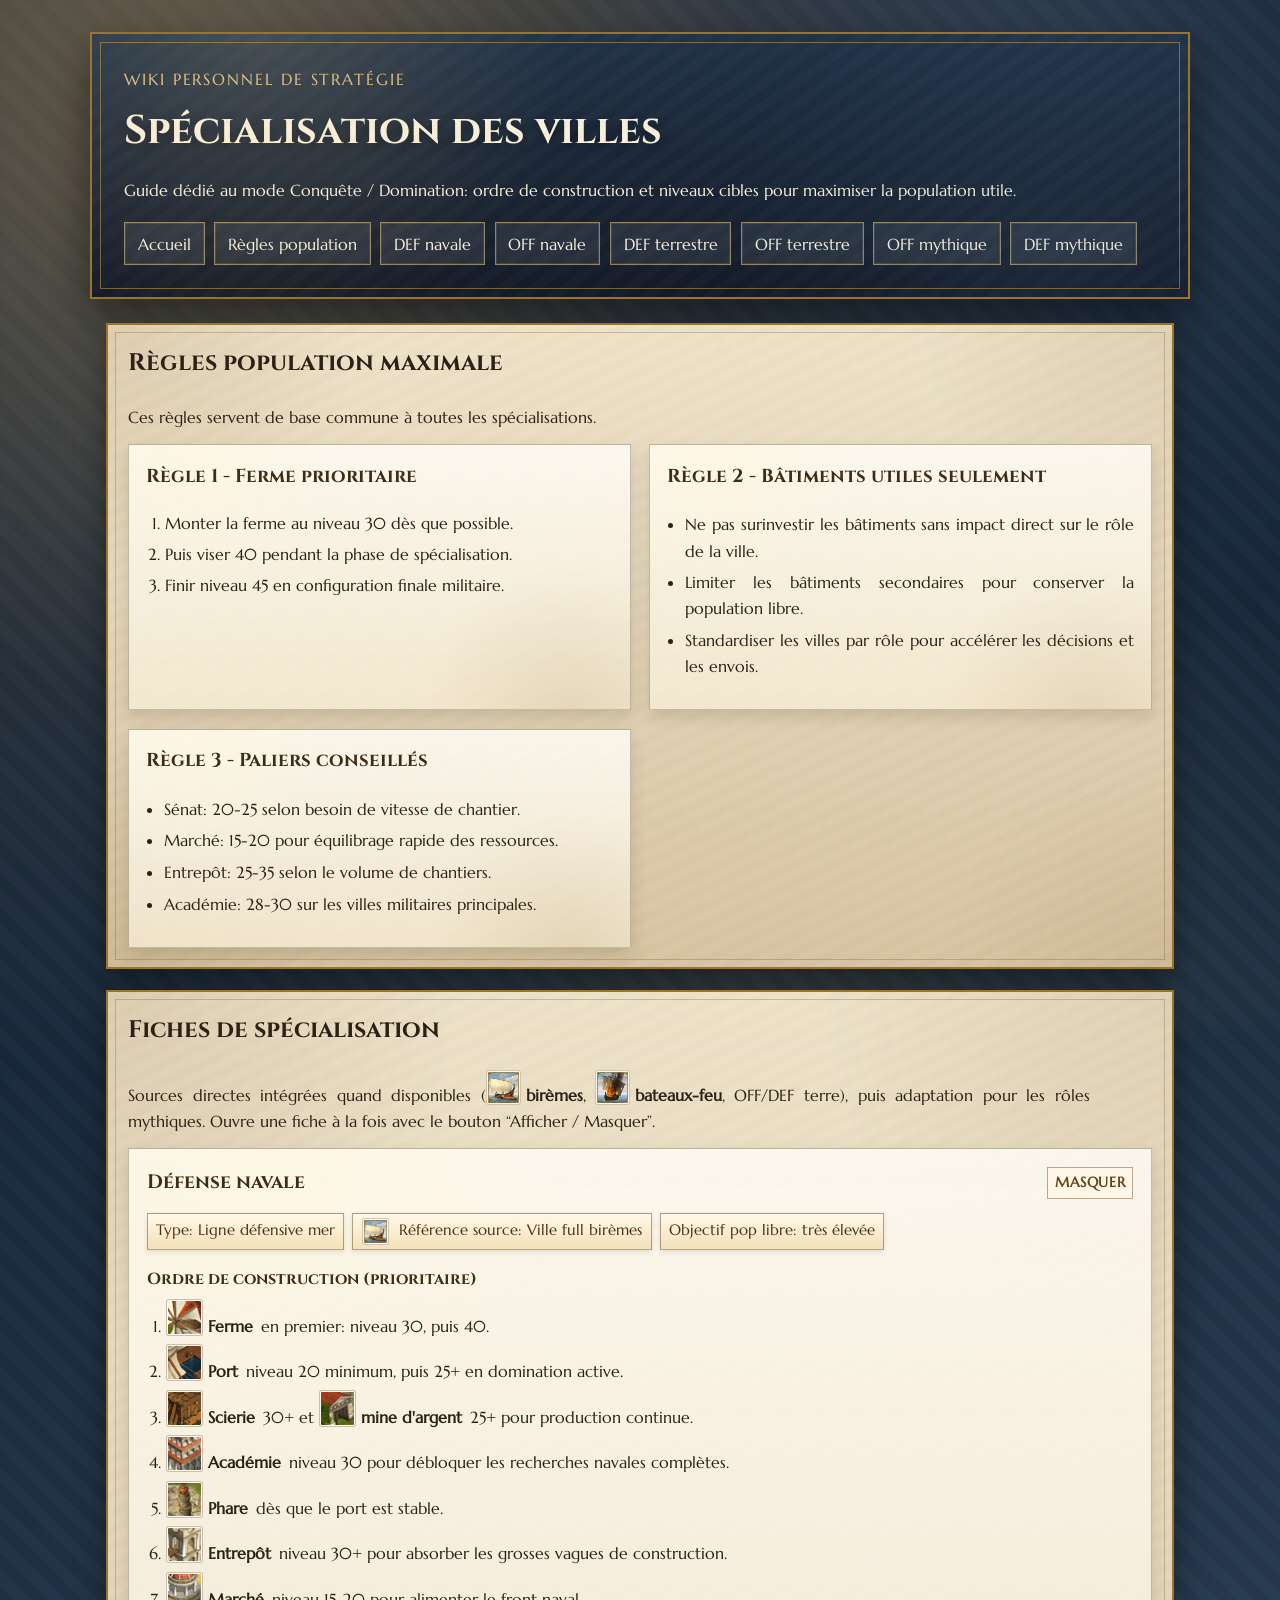
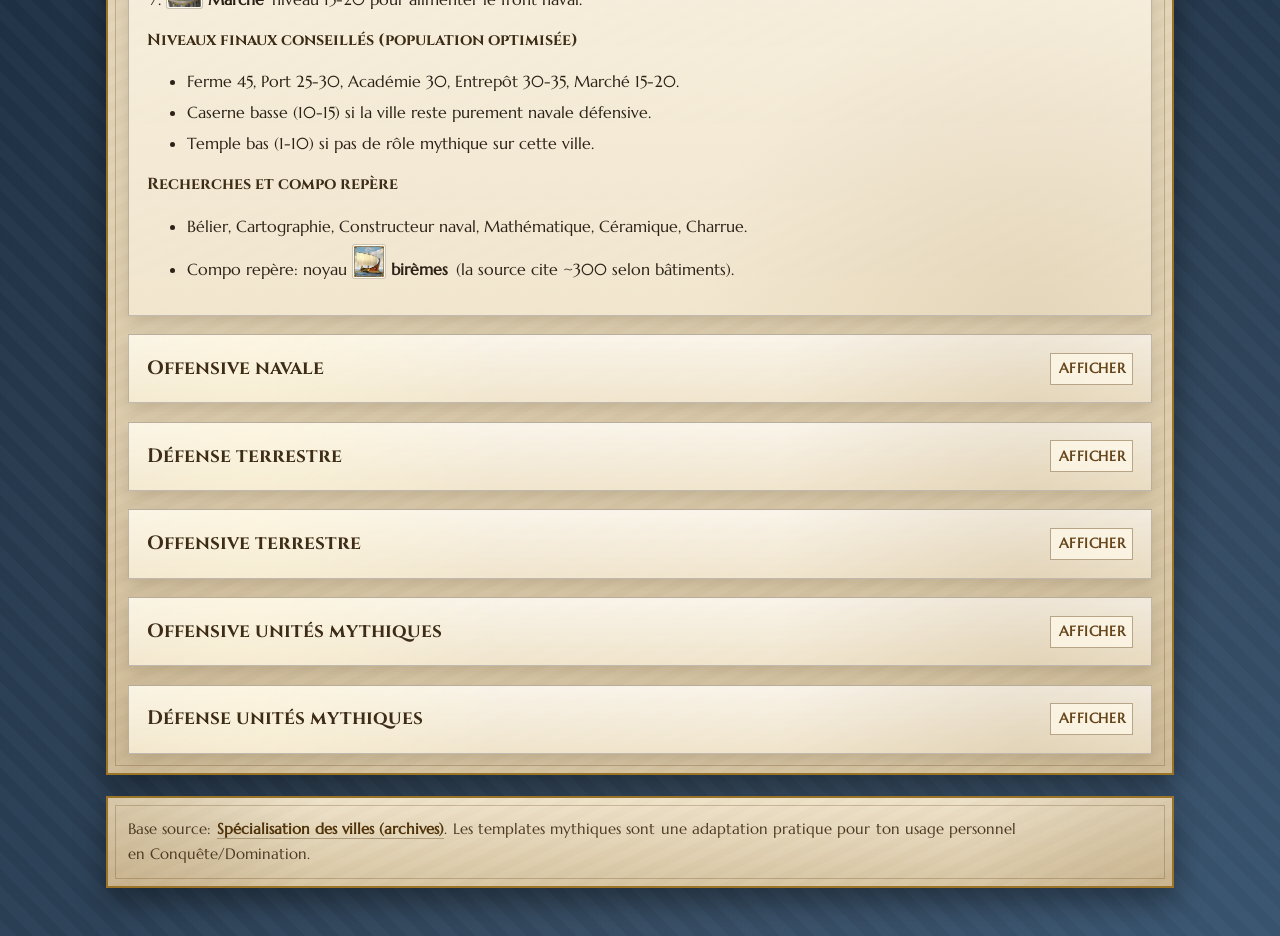
==== specialisation-des-villes.html @ e3a18381 "Refonte wiki Grepolis: UI, icones locales et structure assets" ====
﻿<!DOCTYPE html>
<html lang="fr">
<head>
  <meta charset="UTF-8">
  <meta name="viewport" content="width=device-width, initial-scale=1.0">
  <title>Grepolis - Spécialisation des villes</title>
  <link rel="stylesheet" href="styles.css">
</head>
<body>
  <header class="hero">
    <div class="hero__inner">
      <p class="hero__tag">Wiki personnel de stratégie</p>
      <h1>Spécialisation des villes</h1>
      <p class="hero__lead">
        Guide dédié au mode Conquête / Domination: ordre de construction et niveaux cibles pour maximiser la population utile.
      </p>
      <nav class="hero__nav">
        <a href="specialisation-des-villes.html">Accueil</a>
        <a href="#regles-pop">Règles population</a>
        <a href="#def-navale">DEF navale</a>
        <a href="#off-navale">OFF navale</a>
        <a href="#def-terre">DEF terrestre</a>
        <a href="#off-terre">OFF terrestre</a>
        <a href="#off-myth">OFF mythique</a>
        <a href="#def-myth">DEF mythique</a>
      </nav>
    </div>
  </header>

  <main class="container">
    <section id="regles-pop" class="panel">
      <div class="panel__head">
        <h2>Règles population maximale</h2>
        <p>Ces règles servent de base commune à toutes les spécialisations.</p>
      </div>

      <div class="cards">
        <article class="card">
          <h3>Règle 1 - Ferme prioritaire</h3>
          <ol class="steps">
            <li>Monter la ferme au niveau 30 dès que possible.</li>
            <li>Puis viser 40 pendant la phase de spécialisation.</li>
            <li>Finir niveau 45 en configuration finale militaire.</li>
          </ol>
        </article>

        <article class="card">
          <h3>Règle 2 - Bâtiments utiles seulement</h3>
          <ul>
            <li>Ne pas surinvestir les bâtiments sans impact direct sur le rôle de la ville.</li>
            <li>Limiter les bâtiments secondaires pour conserver la population libre.</li>
            <li>Standardiser les villes par rôle pour accélérer les décisions et les envois.</li>
          </ul>
        </article>

        <article class="card">
          <h3>Règle 3 - Paliers conseillés</h3>
          <ul>
            <li>Sénat: 20-25 selon besoin de vitesse de chantier.</li>
            <li>Marché: 15-20 pour équilibrage rapide des ressources.</li>
            <li>Entrepôt: 25-35 selon le volume de chantiers.</li>
            <li>Académie: 28-30 sur les villes militaires principales.</li>
          </ul>
        </article>
      </div>
    </section>

    <section class="panel">
      <div class="panel__head">
        <h2>Fiches de spécialisation</h2>
        <p>Sources directes intégrées quand disponibles (<span class="unit-name"><img class="unit-icon" src="assets/icons/unites/60px-bireme.jpg" alt="" loading="lazy" decoding="async">birèmes</span>, <span class="unit-name"><img class="unit-icon" src="assets/icons/unites/60px-brulot.jpg" alt="" loading="lazy" decoding="async">bateaux-feu</span>, OFF/DEF terre), puis adaptation pour les rôles mythiques. Ouvre une fiche à la fois avec le bouton “Afficher / Masquer”.</p>
      </div>

      <div class="spec-stack">
        <details id="def-navale" class="spec-sheet" open>
          <summary>Défense navale</summary>
          <div class="spec-kpis">
            <span class="badge">Type: Ligne défensive mer</span>
            <span class="badge badge--with-icon"><img class="unit-icon" src="assets/icons/unites/60px-bireme.jpg" alt="" loading="lazy" decoding="async">Référence source: Ville full birèmes</span>
            <span class="badge">Objectif pop libre: très élevée</span>
          </div>

          <h4>Ordre de construction (prioritaire)</h4>
          <ol class="steps">
            <li><strong class="building-name"><img class="building-icon" src="assets/icons/batiments/farm.png" alt="" loading="lazy" decoding="async">Ferme</strong> en premier: niveau 30, puis 40.</li>
            <li><strong class="building-name"><img class="building-icon" src="assets/icons/batiments/docks.png" alt="" loading="lazy" decoding="async">Port</strong> niveau 20 minimum, puis 25+ en domination active.</li>
            <li><strong class="building-name"><img class="building-icon" src="assets/icons/batiments/lumber.png" alt="" loading="lazy" decoding="async">Scierie</strong> 30+ et <strong class="building-name"><img class="building-icon" src="assets/icons/batiments/ironer.png" alt="" loading="lazy" decoding="async">mine d'argent</strong> 25+ pour production continue.</li>
            <li><strong class="building-name"><img class="building-icon" src="assets/icons/batiments/academy.png" alt="" loading="lazy" decoding="async">Académie</strong> niveau 30 pour débloquer les recherches navales complètes.</li>
            <li><strong class="building-name"><img class="building-icon" src="assets/icons/batiments/lighthouse.png" alt="" loading="lazy" decoding="async">Phare</strong> dès que le port est stable.</li>
            <li><strong class="building-name"><img class="building-icon" src="assets/icons/batiments/storage.png" alt="" loading="lazy" decoding="async">Entrepôt</strong> niveau 30+ pour absorber les grosses vagues de construction.</li>
            <li><strong class="building-name"><img class="building-icon" src="assets/icons/batiments/market.png" alt="" loading="lazy" decoding="async">Marché</strong> niveau 15-20 pour alimenter le front naval.</li>
          </ol>

          <h4>Niveaux finaux conseillés (population optimisée)</h4>
          <ul>
            <li>Ferme 45, Port 25-30, Académie 30, Entrepôt 30-35, Marché 15-20.</li>
            <li>Caserne basse (10-15) si la ville reste purement navale défensive.</li>
            <li>Temple bas (1-10) si pas de rôle mythique sur cette ville.</li>
          </ul>

          <h4>Recherches et compo repère</h4>
          <ul>
            <li>Bélier, Cartographie, Constructeur naval, Mathématique, Céramique, Charrue.</li>
            <li>Compo repère: noyau <span class="unit-name"><img class="unit-icon" src="assets/icons/unites/60px-bireme.jpg" alt="" loading="lazy" decoding="async">birèmes</span> (la source cite ~300 selon bâtiments).</li>
          </ul>
        </details>

        <details id="off-navale" class="spec-sheet">
          <summary>Offensive navale</summary>
          <div class="spec-kpis">
            <span class="badge">Type: Projection mer</span>
            <span class="badge badge--with-icon"><img class="unit-icon" src="assets/icons/unites/60px-brulot.jpg" alt="" loading="lazy" decoding="async">Référence source: Ville full bateau-feu</span>
            <span class="badge">Objectif pop libre: élevée</span>
          </div>

          <h4>Ordre de construction (prioritaire)</h4>
          <ol class="steps">
            <li><strong class="building-name"><img class="building-icon" src="assets/icons/batiments/farm.png" alt="" loading="lazy" decoding="async">Ferme</strong> en premier: niveau 30, puis 40.</li>
            <li><strong class="building-name"><img class="building-icon" src="assets/icons/batiments/docks.png" alt="" loading="lazy" decoding="async">Port</strong> niveau 25 rapidement, puis 30 (point clé de cette spécialisation).</li>
            <li><strong class="building-name"><img class="building-icon" src="assets/icons/batiments/market.png" alt="" loading="lazy" decoding="async">Marché</strong> niveau 20 minimum (présent dans la source).</li>
            <li><strong class="building-name"><img class="building-icon" src="assets/icons/batiments/lumber.png" alt="" loading="lazy" decoding="async">Scierie</strong> 32+ avec priorité bois pour enchaîner les <span class="unit-name"><img class="unit-icon" src="assets/icons/unites/60px-brulot.jpg" alt="" loading="lazy" decoding="async">bateaux-feu</span>.</li>
            <li><strong class="building-name"><img class="building-icon" src="assets/icons/batiments/academy.png" alt="" loading="lazy" decoding="async">Académie</strong> 28-30 pour les recherches navales.</li>
            <li><strong class="building-name"><img class="building-icon" src="assets/icons/batiments/lighthouse.png" alt="" loading="lazy" decoding="async">Phare</strong> pour le rendement opérationnel.</li>
            <li><strong class="building-name"><img class="building-icon" src="assets/icons/batiments/storage.png" alt="" loading="lazy" decoding="async">Entrepôt</strong> 28-32 pour limiter les blocages logistiques.</li>
          </ol>

          <h4>Niveaux finaux conseillés (population optimisée)</h4>
          <ul>
            <li>Ferme 45, Port 30, Marché 20+, Académie 28-30, Entrepôt 28-32.</li>
            <li>Rempart bas (1-10) et tour évitable pour garder de la population libre offensive.</li>
            <li>Temple bas sauf si la ville évolue en offensive mythique hybride.</li>
          </ul>

          <h4>Recherches et compo repère</h4>
          <ul>
            <li>Bélier, Cartographie, Mathématique, Constructeur naval, Charrue.</li>
            <li>Compo repère: noyau <span class="unit-name"><img class="unit-icon" src="assets/icons/unites/60px-brulot.jpg" alt="" loading="lazy" decoding="async">bateaux-feu</span> (la source cite ~220).</li>
          </ul>
        </details>

        <details id="def-terre" class="spec-sheet">
          <summary>Défense terrestre</summary>
          <div class="spec-kpis">
            <span class="badge">Type: Mur de soutien alliance</span>
            <span class="badge">Référence source: Ville DEF terrestre</span>
            <span class="badge">Objectif pop libre: haute</span>
          </div>

          <h4>Ordre de construction (prioritaire)</h4>
          <ol class="steps">
            <li><strong class="building-name"><img class="building-icon" src="assets/icons/batiments/farm.png" alt="" loading="lazy" decoding="async">Ferme</strong> en premier: niveau 35, puis 45 en fin de template.</li>
            <li><strong class="building-name"><img class="building-icon" src="assets/icons/batiments/barracks.png" alt="" loading="lazy" decoding="async">Caserne</strong> niveau 20 minimum pour cadence de troupes.</li>
            <li><strong class="building-name"><img class="building-icon" src="assets/icons/batiments/wall.png" alt="" loading="lazy" decoding="async">Rempart</strong> niveau 25, puis <strong class="building-name"><img class="building-icon" src="assets/icons/batiments/tower.png" alt="" loading="lazy" decoding="async">Tour</strong>.</li>
            <li><strong class="building-name"><img class="building-icon" src="assets/icons/batiments/academy.png" alt="" loading="lazy" decoding="async">Académie</strong> niveau 30 pour la base complète de recherches défensives.</li>
            <li><strong class="building-name"><img class="building-icon" src="assets/icons/batiments/storage.png" alt="" loading="lazy" decoding="async">Entrepôt</strong> 30+ pour tenir les renforts et la logistique de guerre.</li>
            <li><strong class="building-name"><img class="building-icon" src="assets/icons/batiments/thermal.png" alt="" loading="lazy" decoding="async">Thermes</strong> si ville active sur déplacements défensifs.</li>
            <li><strong class="building-name"><img class="building-icon" src="assets/icons/batiments/docks.png" alt="" loading="lazy" decoding="async">Port</strong> 15-20 pour les transports défensifs utiles.</li>
          </ol>

          <h4>Niveaux finaux conseillés (population optimisée)</h4>
          <ul>
            <li>Ferme 45, Caserne 20+, Rempart 25, Tour active, Académie 30.</li>
            <li>Marché 15-20 et Entrepôt 30-35 pour soutien long conflit.</li>
            <li>Temple 1-10 si la ville ne porte pas de rôle mythique.</li>
          </ul>

          <h4>Recherches et compo repère</h4>
          <ul>
            <li>Bélier, Cartographie, Phalange, Charrue, Instructeur, Conscription, Couchette.</li>
            <li>Compo repère issue de la source: <span class="unit-name"><img class="unit-icon" src="assets/icons/unites/archer.png" alt="" loading="lazy" decoding="async">archers</span> + <span class="unit-name"><img class="unit-icon" src="assets/icons/unites/combattant-a-l-epee.png" alt="" loading="lazy" decoding="async">épéistes</span> + <span class="unit-name"><img class="unit-icon" src="assets/icons/unites/hoplite.png" alt="" loading="lazy" decoding="async">hoplites</span> + <span class="unit-name"><img class="unit-icon" src="assets/icons/unites/60px-triere.jpg" alt="" loading="lazy" decoding="async">support naval</span>.</li>
          </ul>
        </details>

        <details id="off-terre" class="spec-sheet">
          <summary>Offensive terrestre</summary>
          <div class="spec-kpis">
            <span class="badge">Type: Ville de conquête</span>
            <span class="badge">Référence source: Ville OFF terrestre</span>
            <span class="badge">Objectif pop libre: maximale</span>
          </div>

          <h4>Ordre de construction (prioritaire)</h4>
          <ol class="steps">
            <li><strong class="building-name"><img class="building-icon" src="assets/icons/batiments/farm.png" alt="" loading="lazy" decoding="async">Ferme</strong> en premier: niveau 35 puis 45.</li>
            <li><strong class="building-name"><img class="building-icon" src="assets/icons/batiments/barracks.png" alt="" loading="lazy" decoding="async">Caserne</strong> niveau 20 minimum pour production lourde.</li>
            <li><strong class="building-name"><img class="building-icon" src="assets/icons/batiments/academy.png" alt="" loading="lazy" decoding="async">Académie</strong> niveau 30 pour conquêtes et recherches offensives.</li>
            <li><strong class="building-name"><img class="building-icon" src="assets/icons/batiments/docks.png" alt="" loading="lazy" decoding="async">Port</strong> niveau 20 minimum pour les transports rapides et appuis.</li>
            <li><strong class="building-name"><img class="building-icon" src="assets/icons/batiments/market.png" alt="" loading="lazy" decoding="async">Marché</strong> niveau 20 pour maintenir la cadence d'attaque.</li>
            <li><strong class="building-name"><img class="building-icon" src="assets/icons/batiments/thermal.png" alt="" loading="lazy" decoding="async">Thermes</strong> pour mobilité offensive.</li>
            <li><strong class="building-name"><img class="building-icon" src="assets/icons/batiments/ironer.png" alt="" loading="lazy" decoding="async">Mine d'argent</strong> 30+ pour soutenir le coût des unités terrestres.</li>
          </ol>

          <h4>Niveaux finaux conseillés (population optimisée)</h4>
          <ul>
            <li>Ferme 45, Caserne 20-25, Académie 30, Port 20-25, Marché 20.</li>
            <li>Rempart bas (1-10) sur une ville pure OFF pour conserver la population utile.</li>
            <li>Temple 1-10 si non mythique, sinon migrer vers template OFF mythique.</li>
          </ul>

          <h4>Recherches et compo repère</h4>
          <ul>
            <li>Phalange, Charrue, Instructeur, Conscription, Cartographie, Transport rapide, Couchette, Conquête.</li>
            <li>La source propose plusieurs templates OFF; garde un template unique par ville pour standardiser.</li>
          </ul>
        </details>

        <details id="off-myth" class="spec-sheet">
          <summary>Offensive unités mythiques</summary>
          <div class="spec-kpis">
            <span class="badge">Type: Burst offensif</span>
            <span class="badge">Base: adaptation gameplay mythique</span>
            <span class="badge">Objectif pop libre: maximale</span>
            <span class="badge badge--with-icon"><img class="unit-icon" src="assets/icons/mythiques/40px-minotaure.jpg" alt="" loading="lazy" decoding="async">Exemple: Minotaure</span>
            <span class="badge badge--with-icon"><img class="unit-icon" src="assets/icons/mythiques/40px-hydre.jpg" alt="" loading="lazy" decoding="async">Exemple: Hydre</span>
          </div>

          <h4>Ordre de construction (prioritaire)</h4>
          <ol class="steps">
            <li><strong class="building-name"><img class="building-icon" src="assets/icons/batiments/farm.png" alt="" loading="lazy" decoding="async">Ferme</strong> en premier: niveau 40 puis 45 (indispensable pour <span class="unit-name"><img class="unit-icon" src="assets/icons/mythiques/40px-minotaure.jpg" alt="" loading="lazy" decoding="async">unité mythique</span> + support).</li>
            <li><strong class="building-name"><img class="building-icon" src="assets/icons/batiments/temple.png" alt="" loading="lazy" decoding="async">Temple</strong> niveau 20 rapidement, puis 25-30 selon intensité mythique.</li>
            <li><strong class="building-name"><img class="building-icon" src="assets/icons/batiments/academy.png" alt="" loading="lazy" decoding="async">Académie</strong> niveau 28-30 pour débloquer les synergies offensives.</li>
            <li><strong class="building-name"><img class="building-icon" src="assets/icons/batiments/barracks.png" alt="" loading="lazy" decoding="async">Caserne</strong> niveau 20 pour compléter les vagues mixtes.</li>
            <li><strong class="building-name"><img class="building-icon" src="assets/icons/batiments/market.png" alt="" loading="lazy" decoding="async">Marché</strong> niveau 20 pour soutenir la conso de ressources.</li>
            <li><strong class="building-name"><img class="building-icon" src="assets/icons/batiments/docks.png" alt="" loading="lazy" decoding="async">Port</strong> niveau 20 pour projection et synchronisation.</li>
            <li><strong class="building-name"><img class="building-icon" src="assets/icons/batiments/ironer.png" alt="" loading="lazy" decoding="async">Mine d'argent</strong> 30+ pour stabiliser les coûts de production.</li>
          </ol>

          <h4>Niveaux finaux conseillés (population optimisée)</h4>
          <ul>
            <li>Ferme 45, Temple 25-30, Académie 30, Caserne 20, Port 20, Marché 20.</li>
            <li>Rempart volontairement bas si ville purement offensive.</li>
            <li>Limiter les bâtiments sans impact direct (ex: défense passive lourde).</li>
          </ul>

          <h4>Conseils d'exploitation</h4>
          <ul>
            <li>Choisir un dieu principal et spécialiser la ville sur 1 <span class="unit-name"><img class="unit-icon" src="assets/icons/mythiques/40px-pegase.jpg" alt="" loading="lazy" decoding="async">unité mythique dominante</span>.</li>
            <li>Ne pas disperser la faveur sur trop de villes: concentrer le rôle mythique.</li>
            <li>Coupler la ville avec une OFF terrestre pour les vagues mixtes.</li>
          </ul>
        </details>

        <details id="def-myth" class="spec-sheet">
          <summary>Défense unités mythiques</summary>
          <div class="spec-kpis">
            <span class="badge">Type: Holding défensif avancé</span>
            <span class="badge">Base: adaptation gameplay mythique</span>
            <span class="badge">Objectif pop libre: haute</span>
            <span class="badge badge--with-icon"><img class="unit-icon" src="assets/icons/mythiques/60px-griffon.jpg" alt="" loading="lazy" decoding="async">Exemple: Griffon</span>
            <span class="badge badge--with-icon"><img class="unit-icon" src="assets/icons/mythiques/40px-cerbere.jpg" alt="" loading="lazy" decoding="async">Exemple: Cerbère</span>
          </div>

          <h4>Ordre de construction (prioritaire)</h4>
          <ol class="steps">
            <li><strong class="building-name"><img class="building-icon" src="assets/icons/batiments/farm.png" alt="" loading="lazy" decoding="async">Ferme</strong> en premier: niveau 40 puis 45.</li>
            <li><strong class="building-name"><img class="building-icon" src="assets/icons/batiments/temple.png" alt="" loading="lazy" decoding="async">Temple</strong> niveau 25 minimum pour soutenir la défense mythique.</li>
            <li><strong class="building-name"><img class="building-icon" src="assets/icons/batiments/wall.png" alt="" loading="lazy" decoding="async">Rempart</strong> niveau 25 puis <strong class="building-name"><img class="building-icon" src="assets/icons/batiments/tower.png" alt="" loading="lazy" decoding="async">Tour</strong>.</li>
            <li><strong class="building-name"><img class="building-icon" src="assets/icons/batiments/barracks.png" alt="" loading="lazy" decoding="async">Caserne</strong> niveau 20 pour la base défensive terrestre.</li>
            <li><strong class="building-name"><img class="building-icon" src="assets/icons/batiments/academy.png" alt="" loading="lazy" decoding="async">Académie</strong> niveau 30 pour débloquer les options défensives.</li>
            <li><strong class="building-name"><img class="building-icon" src="assets/icons/batiments/storage.png" alt="" loading="lazy" decoding="async">Entrepôt</strong> niveau 30+ pour tenir les phases de siège.</li>
            <li><strong class="building-name"><img class="building-icon" src="assets/icons/batiments/docks.png" alt="" loading="lazy" decoding="async">Port</strong> 15-20 pour transport de renforts et couverture navale.</li>
          </ol>

          <h4>Niveaux finaux conseillés (population optimisée)</h4>
          <ul>
            <li>Ferme 45, Temple 25-30, Rempart 25, Tour active, Caserne 20, Académie 30.</li>
            <li>Marché 15-20 et Entrepôt 30-35 pour éviter les ruptures logistiques.</li>
            <li>Limiter l'OFF navale lourde sur cette ville pour garder le rôle défensif net.</li>
          </ul>

          <h4>Conseils d'exploitation</h4>
          <ul>
            <li>Spécialiser la défense mythique sur un seul dieu défensif principal.</li>
            <li>Conserver une réserve de faveur permanente avant les pics de guerre.</li>
            <li>Combiner avec une DEF navale proche pour tenir les ports sensibles.</li>
          </ul>
        </details>
      </div>
    </section>

    <section class="panel panel--source">
      <p>
        Base source: <a class="inline-link" href="https://grepolis-david1327.e-monsite.com/pages/specialisation-des-villes.html" target="_blank" rel="noopener noreferrer">Spécialisation des villes (archives)</a>.
        Les templates mythiques sont une adaptation pratique pour ton usage personnel en Conquête/Domination.
      </p>
    </section>
  </main>
</body>
</html>
---- styles.css ----
@import url("https://fonts.googleapis.com/css2?family=Cinzel:wght@500;700;800&family=Marcellus&display=swap");

:root {
  --night: #131926;
  --sea: #213349;
  --panel: #f1e5cb;
  --panel-dark: #d9c6a3;
  --ink: #2c2116;
  --gold: #d3ab4f;
  --gold-deep: #9c7428;
  --danger: #8b2f22;
  --ok: #305f31;
  --line: rgba(20, 11, 5, 0.25);
  --shadow-deep: rgba(0, 0, 0, 0.38);
  --measure: 74ch;
  --copy-leading: 1.64;
}

* {
  box-sizing: border-box;
}

body {
  margin: 0;
  position: relative;
  overflow-x: hidden;
  font-family: "Marcellus", Georgia, serif;
  color: var(--ink);
  line-height: var(--copy-leading);
  background:
    radial-gradient(circle at 12% -6%, rgba(255, 228, 170, 0.23), transparent 42%),
    radial-gradient(circle at 94% 105%, rgba(105, 153, 198, 0.18), transparent 38%),
    radial-gradient(circle at 50% 80%, rgba(174, 130, 70, 0.08), transparent 35%),
    repeating-linear-gradient(
      45deg,
      rgba(255, 255, 255, 0.015) 0,
      rgba(255, 255, 255, 0.015) 12px,
      rgba(0, 0, 0, 0.03) 12px,
      rgba(0, 0, 0, 0.03) 24px
    ),
    linear-gradient(160deg, #0e1524 0%, #1a2b3e 40%, #314860 100%);
  min-height: 100vh;
}

body::before,
body::after {
  content: "";
  position: fixed;
  pointer-events: none;
  z-index: 0;
}

body::before {
  inset: -10vmax;
  background:
    radial-gradient(circle at 20% 22%, rgba(255, 208, 117, 0.2), transparent 38%),
    radial-gradient(circle at 78% 18%, rgba(126, 178, 233, 0.16), transparent 36%),
    radial-gradient(circle at 58% 94%, rgba(212, 153, 72, 0.12), transparent 44%);
  filter: blur(12px);
  animation: skyDrift 26s ease-in-out infinite alternate;
}

body::after {
  inset: 0;
  background:
    linear-gradient(90deg, transparent 0%, rgba(255, 255, 255, 0.04) 50%, transparent 100%),
    repeating-linear-gradient(
      0deg,
      rgba(255, 255, 255, 0.02) 0,
      rgba(255, 255, 255, 0.02) 1px,
      transparent 1px,
      transparent 21px
    ),
    repeating-linear-gradient(
      90deg,
      rgba(0, 0, 0, 0.04) 0,
      rgba(0, 0, 0, 0.04) 1px,
      transparent 1px,
      transparent 28px
    );
  mix-blend-mode: soft-light;
  opacity: 0.32;
}

h1,
h2,
h3,
h4 {
  font-family: "Cinzel", serif;
  margin-top: 0;
}

p,
li {
  line-height: var(--copy-leading);
}

.hero,
.container {
  position: relative;
  z-index: 1;
}

.hero {
  padding: 2rem 1rem 1.5rem;
}

.hero__inner {
  max-width: 1100px;
  margin: 0 auto;
  padding: 2rem;
  border: 2px solid var(--gold-deep);
  background:
    linear-gradient(180deg, rgba(33, 51, 73, 0.95) 0%, rgba(19, 25, 38, 0.94) 100%);
  color: #f8f0dd;
  box-shadow: 0 20px 44px rgba(0, 0, 0, 0.5);
  position: relative;
  overflow: hidden;
}

.hero__inner::before {
  content: "";
  position: absolute;
  inset: 0;
  background:
    radial-gradient(circle at 15% 0%, rgba(255, 219, 146, 0.22), transparent 32%),
    radial-gradient(circle at 88% 92%, rgba(104, 157, 204, 0.12), transparent 34%),
    repeating-linear-gradient(
      -35deg,
      rgba(255, 255, 255, 0.02) 0,
      rgba(255, 255, 255, 0.02) 9px,
      rgba(0, 0, 0, 0.02) 9px,
      rgba(0, 0, 0, 0.02) 18px
    );
  opacity: 0.7;
  pointer-events: none;
}

.hero__inner::after {
  content: "";
  position: absolute;
  inset: 0.5rem;
  border: 1px solid rgba(211, 171, 79, 0.5);
  pointer-events: none;
}

.hero__tag {
  margin: 0;
  text-transform: uppercase;
  letter-spacing: 0.12em;
  color: #d8bd84;
}

.hero h1 {
  margin: 0.4rem 0 0.8rem;
  font-size: clamp(1.6rem, 4vw, 2.5rem);
  text-shadow: 0 3px 12px rgba(0, 0, 0, 0.45);
}

.hero__lead {
  margin: 0;
  max-width: var(--measure);
  text-align: justify;
  text-justify: inter-word;
  hyphens: auto;
}

.hero__nav {
  margin-top: 1.2rem;
  display: flex;
  flex-wrap: wrap;
  gap: 0.6rem;
}

.hero__nav a {
  color: #f8f0dd;
  text-decoration: none;
  padding: 0.45rem 0.8rem;
  border: 1px solid rgba(216, 189, 132, 0.6);
  background: rgba(255, 255, 255, 0.08);
  box-shadow: inset 0 0 0 1px rgba(255, 232, 185, 0.1);
  transition: transform 120ms ease, background-color 120ms ease, box-shadow 120ms ease;
}

.hero__nav a:hover,
.hero__nav a:focus-visible {
  transform: translateY(-1px);
  background: rgba(255, 255, 255, 0.16);
  box-shadow: inset 0 0 0 1px rgba(255, 232, 185, 0.22), 0 4px 10px rgba(0, 0, 0, 0.25);
}

.inline-link {
  color: #52340b;
  font-weight: 700;
  text-decoration: none;
  border-bottom: 1px solid rgba(82, 52, 11, 0.35);
}

.inline-link:hover,
.inline-link:focus-visible {
  color: #2f1d04;
  border-bottom-color: rgba(47, 29, 4, 0.75);
}

.container {
  max-width: 1100px;
  margin: 0 auto;
  padding: 0 1rem 3rem;
  display: grid;
  gap: 1.3rem;
}

.panel {
  position: relative;
  overflow: hidden;
  background:
    linear-gradient(180deg, rgba(241, 229, 203, 0.98) 0%, rgba(217, 198, 163, 0.99) 100%);
  border: 2px solid var(--gold-deep);
  box-shadow: 0 14px 28px var(--shadow-deep);
  padding: 1.2rem 1.25rem;
}

.panel::before {
  content: "";
  position: absolute;
  inset: 0;
  background:
    radial-gradient(circle at 0 0, rgba(124, 87, 34, 0.24), transparent 20%),
    radial-gradient(circle at 100% 0, rgba(124, 87, 34, 0.2), transparent 20%),
    radial-gradient(circle at 0 100%, rgba(124, 87, 34, 0.16), transparent 18%),
    radial-gradient(circle at 100% 100%, rgba(124, 87, 34, 0.16), transparent 18%),
    repeating-linear-gradient(
      -25deg,
      rgba(255, 255, 255, 0.04) 0,
      rgba(255, 255, 255, 0.04) 8px,
      rgba(0, 0, 0, 0.02) 8px,
      rgba(0, 0, 0, 0.02) 16px
    );
  opacity: 0.58;
  pointer-events: none;
}

.panel::after {
  content: "";
  position: absolute;
  inset: 7px;
  border: 1px solid rgba(101, 69, 26, 0.28);
  pointer-events: none;
}

.panel > * {
  position: relative;
  z-index: 1;
}

.panel__head p {
  margin-top: 0.15rem;
  margin-bottom: 0.9rem;
  max-width: var(--measure);
  text-align: justify;
  text-justify: inter-word;
  hyphens: auto;
}

.dashboard-grid,
.cards {
  display: grid;
  gap: 1.15rem;
}

.dashboard-grid {
  grid-template-columns: repeat(auto-fit, minmax(250px, 1fr));
}

.cards {
  grid-template-columns: repeat(auto-fit, minmax(290px, 1fr));
}

.tile,
.card {
  position: relative;
  overflow: hidden;
  border: 1px solid var(--line);
  background:
    linear-gradient(180deg, rgba(255, 253, 247, 0.84), rgba(248, 238, 214, 0.78));
  padding: 1.05rem;
  box-shadow: 0 7px 15px rgba(41, 26, 8, 0.14);
  transition: transform 150ms ease, box-shadow 150ms ease;
}

.tile::before,
.card::before,
.checklist-card::before,
.spec-sheet::before {
  content: "";
  position: absolute;
  inset: 0;
  background:
    radial-gradient(circle at 12% 0, rgba(255, 247, 219, 0.55), transparent 28%),
    radial-gradient(circle at 88% 100%, rgba(149, 117, 64, 0.14), transparent 28%);
  pointer-events: none;
}

.tile:hover,
.card:hover,
.checklist-card:hover,
.spec-sheet:hover {
  transform: translateY(-2px);
  box-shadow: 0 10px 20px rgba(41, 26, 8, 0.2);
}

.tile > *,
.card > *,
.checklist-card > *,
.spec-sheet > * {
  position: relative;
  z-index: 1;
}

.tile h3,
.card h3 {
  color: #3e2d16;
}

.tile ul,
.card ul {
  padding-left: 1.15rem;
  margin: 0.45rem 0 0.8rem;
  max-width: var(--measure);
}

.tile li,
.card li {
  margin: 0.34rem 0;
  text-align: justify;
  text-justify: inter-word;
  hyphens: auto;
}

.steps {
  margin: 0.45rem 0 0.8rem;
  padding-left: 1.2rem;
  max-width: var(--measure);
}

.steps li {
  margin: 0.34rem 0;
  text-align: justify;
  text-justify: inter-word;
  hyphens: auto;
}

.profile-strip {
  margin-bottom: 0.8rem;
  display: flex;
  flex-wrap: wrap;
  gap: 0.45rem;
}

.badge {
  display: inline-block;
  border: 1px solid rgba(70, 49, 14, 0.42);
  background: linear-gradient(180deg, rgba(255, 248, 232, 0.88), rgba(243, 222, 178, 0.88));
  color: #4a3111;
  padding: 0.24rem 0.52rem;
  font-size: 0.92rem;
  box-shadow: 0 2px 5px rgba(53, 35, 10, 0.12);
}

label {
  display: grid;
  gap: 0.3rem;
  font-weight: 700;
}

input,
select,
button {
  font: inherit;
}

input,
select {
  width: 100%;
  padding: 0.45rem 0.55rem;
  border: 1px solid rgba(44, 33, 22, 0.36);
  background: #fffdf8;
  box-shadow: inset 0 1px 2px rgba(0, 0, 0, 0.08);
}

button {
  border: 1px solid #61441a;
  background:
    linear-gradient(180deg, #e6c675 0%, #b48534 100%);
  color: #281707;
  padding: 0.5rem 0.8rem;
  cursor: pointer;
  font-weight: 700;
}

button:hover,
button:focus-visible {
  filter: brightness(1.06);
}

.danger {
  background:
    linear-gradient(180deg, #cf7668 0%, #8d3426 100%);
  border-color: #522017;
  color: #fff4ed;
}

.result {
  margin-top: 0.7rem;
  background: rgba(255, 250, 242, 0.86);
  border: 1px solid var(--line);
  padding: 0.5rem;
  min-height: 2.2rem;
}

.note {
  color: #5d4729;
  font-size: 0.95rem;
  max-width: var(--measure);
  text-align: justify;
  text-justify: inter-word;
  hyphens: auto;
}

.form-grid {
  display: grid;
  gap: 0.75rem;
  grid-template-columns: repeat(auto-fit, minmax(180px, 1fr));
  align-items: end;
}

.planner-meta {
  margin-top: 0.8rem;
  display: flex;
  flex-wrap: wrap;
  gap: 0.6rem;
  justify-content: space-between;
  align-items: center;
}

.table-wrap {
  margin-top: 0.6rem;
  overflow-x: auto;
}

table {
  width: 100%;
  border-collapse: collapse;
  min-width: 640px;
  background:
    linear-gradient(180deg, rgba(255, 252, 244, 0.84), rgba(246, 233, 203, 0.82));
  box-shadow: inset 0 0 0 1px rgba(72, 51, 19, 0.12);
}

th,
td {
  text-align: left;
  border: 1px solid var(--line);
  padding: 0.5rem;
}

thead th {
  background: rgba(51, 72, 95, 0.92);
  color: #f7e8c5;
  font-weight: 700;
}

.status {
  display: inline-block;
  border-radius: 4px;
  padding: 0.14rem 0.44rem;
  font-size: 0.85rem;
  border: 1px solid transparent;
}

.status--planifiee {
  background: #f2e7ca;
  border-color: #baa875;
}

.status--en_cours {
  background: #dcebf9;
  border-color: #6d8cad;
}

.status--terminee {
  background: #dfeede;
  border-color: #609060;
}

.panel--source p {
  margin: 0;
  font-size: 0.95rem;
  color: #4d3922;
  max-width: var(--measure);
  text-align: justify;
  text-justify: inter-word;
  hyphens: auto;
}

.checklist-grid {
  display: grid;
  gap: 1.05rem;
  grid-template-columns: repeat(auto-fit, minmax(250px, 1fr));
}

.checklist-card {
  position: relative;
  overflow: hidden;
  border: 1px solid var(--line);
  background:
    linear-gradient(180deg, rgba(255, 252, 246, 0.84), rgba(246, 236, 214, 0.8));
  padding: 1rem;
  box-shadow: 0 7px 15px rgba(41, 26, 8, 0.14);
  transition: transform 150ms ease, box-shadow 150ms ease;
}

.checklist-card h3 {
  margin-bottom: 0.6rem;
  color: #3e2d16;
}

.checkline {
  display: flex;
  align-items: center;
  gap: 0.45rem;
  margin: 0.36rem 0;
  font-weight: 400;
}

.checkline input {
  width: auto;
  margin: 0;
}

.spec-stack {
  display: grid;
  gap: 1.15rem;
}

.spec-sheet {
  position: relative;
  overflow: hidden;
  border: 1px solid var(--line);
  background:
    linear-gradient(180deg, rgba(255, 252, 246, 0.84), rgba(246, 236, 214, 0.8));
  padding: 1.1rem;
  box-shadow: 0 7px 15px rgba(41, 26, 8, 0.14);
  transition: transform 150ms ease, box-shadow 150ms ease;
}

.spec-sheet summary {
  font-family: "Cinzel", serif;
  color: #3e2d16;
  font-size: 1.2rem;
  font-weight: 700;
  cursor: pointer;
  list-style: none;
  display: flex;
  align-items: center;
  justify-content: space-between;
  gap: 0.8rem;
}

.spec-sheet summary::-webkit-details-marker {
  display: none;
}

.spec-sheet summary::after {
  content: "Afficher";
  font-family: "Marcellus", Georgia, serif;
  font-size: 0.9rem;
  letter-spacing: 0.04em;
  text-transform: uppercase;
  color: #65451a;
  border: 1px solid rgba(101, 69, 26, 0.45);
  padding: 0.2rem 0.45rem;
  background: rgba(255, 248, 232, 0.8);
}

.spec-sheet[open] summary::after {
  content: "Masquer";
}

.spec-sheet h4 {
  margin: 0.95rem 0 0.45rem;
  color: #3e2d16;
}

.spec-sheet p,
.spec-sheet li {
  text-align: justify;
  text-justify: inter-word;
  hyphens: auto;
}

.spec-sheet ul,
.spec-sheet .steps {
  max-width: var(--measure);
  margin-bottom: 0.95rem;
}

.spec-sheet li {
  margin: 0.34rem 0;
}

.spec-kpis {
  margin: 0.85rem 0 1rem;
  display: flex;
  flex-wrap: wrap;
  gap: 0.5rem;
}

.tile p,
.card p {
  max-width: var(--measure);
  text-align: justify;
  text-justify: inter-word;
  hyphens: auto;
}

.building-name {
  display: inline;
  vertical-align: baseline;
  white-space: nowrap;
  line-height: inherit;
  font-size: inherit;
  font-weight: 700;
}

.building-icon {
  width: 2.3rem;
  height: 2.3rem;
  object-fit: contain;
  flex-shrink: 0;
  border: 1px solid rgba(60, 39, 11, 0.28);
  background: rgba(255, 250, 240, 0.9);
  border-radius: 3px;
  padding: 1px;
  vertical-align: text-bottom;
  margin-right: 0.34rem;
}

.unit-name {
  display: inline;
  vertical-align: baseline;
  white-space: nowrap;
  line-height: inherit;
  font-size: inherit;
  font-weight: 700;
}

.unit-icon {
  width: 2.16rem;
  height: 2.16rem;
  object-fit: contain;
  flex-shrink: 0;
  border: 1px solid rgba(60, 39, 11, 0.24);
  background: rgba(255, 250, 240, 0.88);
  border-radius: 3px;
  padding: 1px;
  vertical-align: text-bottom;
  margin-right: 0.32rem;
}

.badge--with-icon {
  display: inline-flex;
  align-items: center;
  gap: 0.34rem;
  line-height: 1.2;
}

.badge--with-icon .unit-icon {
  width: 1.7rem;
  height: 1.7rem;
}

.steps li .building-name,
.steps li .unit-name,
.spec-sheet li .building-name,
.spec-sheet li .unit-name {
  margin-right: 0.18rem;
}

.steps li,
.spec-sheet li {
  line-height: 1.58;
}

@media (max-width: 700px) {
  .building-icon {
    width: 1.95rem;
    height: 1.95rem;
  }

  .unit-icon {
    width: 1.85rem;
    height: 1.85rem;
  }

  .badge--with-icon .unit-icon {
    width: 1.45rem;
    height: 1.45rem;
  }
}

@media (min-width: 980px) {
  .cards,
  .checklist-grid {
    grid-template-columns: repeat(2, minmax(0, 1fr));
  }
}

@keyframes skyDrift {
  0% {
    transform: translate3d(-1.5%, -1%, 0) scale(1);
  }
  50% {
    transform: translate3d(1.2%, 0.8%, 0) scale(1.04);
  }
  100% {
    transform: translate3d(0.6%, -0.6%, 0) scale(1.02);
  }
}

@media (max-width: 700px) {
  .hero {
    padding-top: 1.2rem;
  }

  .hero__inner {
    padding: 1.2rem;
  }
}

@media (prefers-reduced-motion: reduce) {
  body::before {
    animation: none;
  }

  .tile,
  .card,
  .checklist-card,
  .spec-sheet {
    transition: none;
  }
}
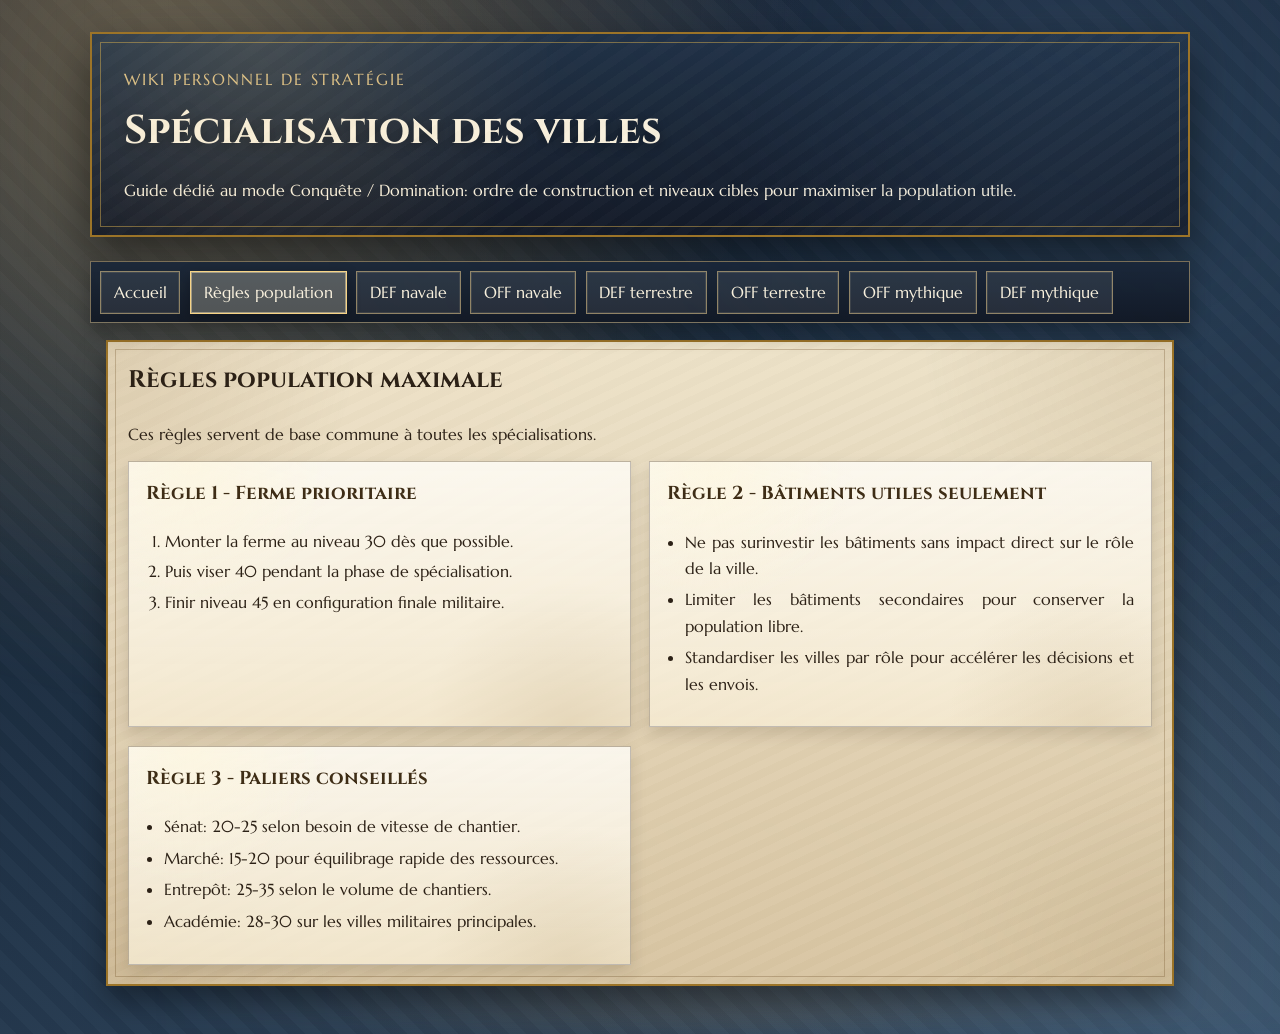
==== commit 27453638: "Ameliore la navigation: menu sticky et vue unique par specialisation" ====
--- a/specialisation-des-villes.html
+++ b/specialisation-des-villes.html
@@ -7,25 +7,26 @@
   <link rel="stylesheet" href="styles.css">
 </head>
 <body>
-  <header class="hero">
+  <header id="top" class="hero">
     <div class="hero__inner">
       <p class="hero__tag">Wiki personnel de stratégie</p>
       <h1>Spécialisation des villes</h1>
       <p class="hero__lead">
         Guide dédié au mode Conquête / Domination: ordre de construction et niveaux cibles pour maximiser la population utile.
       </p>
-      <nav class="hero__nav">
-        <a href="specialisation-des-villes.html">Accueil</a>
-        <a href="#regles-pop">Règles population</a>
-        <a href="#def-navale">DEF navale</a>
-        <a href="#off-navale">OFF navale</a>
-        <a href="#def-terre">DEF terrestre</a>
-        <a href="#off-terre">OFF terrestre</a>
-        <a href="#off-myth">OFF mythique</a>
-        <a href="#def-myth">DEF mythique</a>
-      </nav>
     </div>
   </header>
+
+  <nav class="hero__nav" aria-label="Navigation des spécialisations">
+    <a href="#top">Accueil</a>
+    <a href="#regles-pop">Règles population</a>
+    <a href="#def-navale">DEF navale</a>
+    <a href="#off-navale">OFF navale</a>
+    <a href="#def-terre">DEF terrestre</a>
+    <a href="#off-terre">OFF terrestre</a>
+    <a href="#off-myth">OFF mythique</a>
+    <a href="#def-myth">DEF mythique</a>
+  </nav>
 
   <main class="container">
     <section id="regles-pop" class="panel">
@@ -65,7 +66,7 @@
       </div>
     </section>
 
-    <section class="panel">
+    <section id="fiches-spec" class="panel">
       <div class="panel__head">
         <h2>Fiches de spécialisation</h2>
         <p>Sources directes intégrées quand disponibles (<span class="unit-name"><img class="unit-icon" src="assets/icons/unites/60px-bireme.jpg" alt="" loading="lazy" decoding="async">birèmes</span>, <span class="unit-name"><img class="unit-icon" src="assets/icons/unites/60px-brulot.jpg" alt="" loading="lazy" decoding="async">bateaux-feu</span>, OFF/DEF terre), puis adaptation pour les rôles mythiques. Ouvre une fiche à la fois avec le bouton “Afficher / Masquer”.</p>
@@ -278,13 +279,122 @@
       </div>
     </section>
 
-    <section class="panel panel--source">
+    <section id="source-panel" class="panel panel--source">
       <p>
         Base source: <a class="inline-link" href="https://grepolis-david1327.e-monsite.com/pages/specialisation-des-villes.html" target="_blank" rel="noopener noreferrer">Spécialisation des villes (archives)</a>.
         Les templates mythiques sont une adaptation pratique pour ton usage personnel en Conquête/Domination.
       </p>
     </section>
   </main>
+  <script>
+    (function () {
+      const prefersReduced = window.matchMedia("(prefers-reduced-motion: reduce)");
+      const navLinks = Array.from(document.querySelectorAll(".hero__nav a[href^=\"#\"]"));
+      const rulesPanel = document.getElementById("regles-pop");
+      const specsPanel = document.getElementById("fiches-spec");
+      const sourcePanel = document.getElementById("source-panel");
+      const specSheets = Array.from(document.querySelectorAll(".spec-sheet[id]"));
+      const specIds = new Set(specSheets.map((sheet) => sheet.id));
+
+      if (!rulesPanel || !specsPanel || !sourcePanel || !navLinks.length) {
+        return;
+      }
+
+      function getBehavior() {
+        return prefersReduced.matches ? "auto" : "smooth";
+      }
+
+      function normalizeHash(hash) {
+        const id = decodeURIComponent((hash || "").replace(/^#/, "")).trim();
+        if (!id || id === "top") {
+          return "regles-pop";
+        }
+        if (id === "regles-pop" || specIds.has(id)) {
+          return id;
+        }
+        return "regles-pop";
+      }
+
+      function setActiveLink(activeId) {
+        navLinks.forEach((link) => {
+          const href = link.getAttribute("href") || "";
+          const linkId = decodeURIComponent(href.replace(/^#/, "")).trim();
+          const isActive = linkId === activeId;
+          link.classList.toggle("is-active", isActive);
+          if (isActive) {
+            link.setAttribute("aria-current", "page");
+          } else {
+            link.removeAttribute("aria-current");
+          }
+        });
+      }
+
+      function showRulesView() {
+        rulesPanel.classList.remove("is-hidden-section");
+        specsPanel.classList.add("is-hidden-section");
+        sourcePanel.classList.add("is-hidden-section");
+        specSheets.forEach((sheet) => {
+          sheet.classList.remove("is-hidden-section");
+          sheet.open = false;
+        });
+      }
+
+      function showSpecView(targetId) {
+        rulesPanel.classList.add("is-hidden-section");
+        specsPanel.classList.remove("is-hidden-section");
+        sourcePanel.classList.add("is-hidden-section");
+        specSheets.forEach((sheet) => {
+          const isCurrent = sheet.id === targetId;
+          sheet.classList.toggle("is-hidden-section", !isCurrent);
+          sheet.open = isCurrent;
+        });
+      }
+
+      function scrollToView(targetId) {
+        const target = targetId === "regles-pop"
+          ? rulesPanel
+          : document.getElementById(targetId);
+        if (!target) {
+          return;
+        }
+        target.scrollIntoView({ behavior: getBehavior(), block: "start" });
+      }
+
+      function applyView(hash, pushHash) {
+        const targetId = normalizeHash(hash);
+        if (targetId === "regles-pop") {
+          showRulesView();
+        } else {
+          showSpecView(targetId);
+        }
+
+        setActiveLink(targetId);
+        scrollToView(targetId);
+        if (pushHash) {
+          history.pushState(null, "", "#" + targetId);
+        }
+      }
+
+      navLinks.forEach((link) => {
+        link.addEventListener("click", (event) => {
+          const hash = link.getAttribute("href");
+          if (!hash || hash === "#") {
+            return;
+          }
+          event.preventDefault();
+          applyView(hash, true);
+        });
+      });
+
+      window.addEventListener("hashchange", () => {
+        applyView(window.location.hash, false);
+      });
+
+      window.requestAnimationFrame(() => {
+        applyView(window.location.hash, false);
+      });
+    })();
+  </script>
 </body>
 </html>
 
--- a/styles.css
+++ b/styles.css
@@ -18,6 +18,10 @@
 
 * {
   box-sizing: border-box;
+}
+
+html {
+  scroll-behavior: smooth;
 }
 
 body {
@@ -96,6 +100,7 @@
 }
 
 .hero,
+.hero__nav,
 .container {
   position: relative;
   z-index: 1;
@@ -166,10 +171,19 @@
 }
 
 .hero__nav {
-  margin-top: 1.2rem;
+  position: sticky;
+  top: 0.45rem;
+  z-index: 40;
+  width: min(1100px, calc(100% - 2rem));
+  margin: 0 auto 1.05rem;
+  padding: 0.55rem;
   display: flex;
   flex-wrap: wrap;
   gap: 0.6rem;
+  background: linear-gradient(180deg, rgba(26, 39, 57, 0.93) 0%, rgba(17, 24, 36, 0.94) 100%);
+  border: 1px solid rgba(216, 189, 132, 0.52);
+  box-shadow: 0 10px 20px rgba(0, 0, 0, 0.32);
+  backdrop-filter: blur(3px);
 }
 
 .hero__nav a {
@@ -187,6 +201,13 @@
   transform: translateY(-1px);
   background: rgba(255, 255, 255, 0.16);
   box-shadow: inset 0 0 0 1px rgba(255, 232, 185, 0.22), 0 4px 10px rgba(0, 0, 0, 0.25);
+}
+
+.hero__nav a.is-active,
+.hero__nav a[aria-current="page"] {
+  background: rgba(255, 246, 215, 0.26);
+  border-color: rgba(255, 219, 136, 0.95);
+  box-shadow: inset 0 0 0 1px rgba(255, 236, 188, 0.45), 0 4px 12px rgba(0, 0, 0, 0.28);
 }
 
 .inline-link {
@@ -543,6 +564,10 @@
   gap: 1.15rem;
 }
 
+.is-hidden-section {
+  display: none !important;
+}
+
 .spec-sheet {
   position: relative;
   overflow: hidden;
@@ -693,6 +718,14 @@
 }
 
 @media (max-width: 700px) {
+  .hero__nav {
+    top: 0.3rem;
+    width: calc(100% - 1rem);
+    margin-bottom: 0.85rem;
+    padding: 0.45rem;
+    gap: 0.45rem;
+  }
+
   .building-icon {
     width: 1.95rem;
     height: 1.95rem;
@@ -739,6 +772,10 @@
 }
 
 @media (prefers-reduced-motion: reduce) {
+  html {
+    scroll-behavior: auto;
+  }
+
   body::before {
     animation: none;
   }
